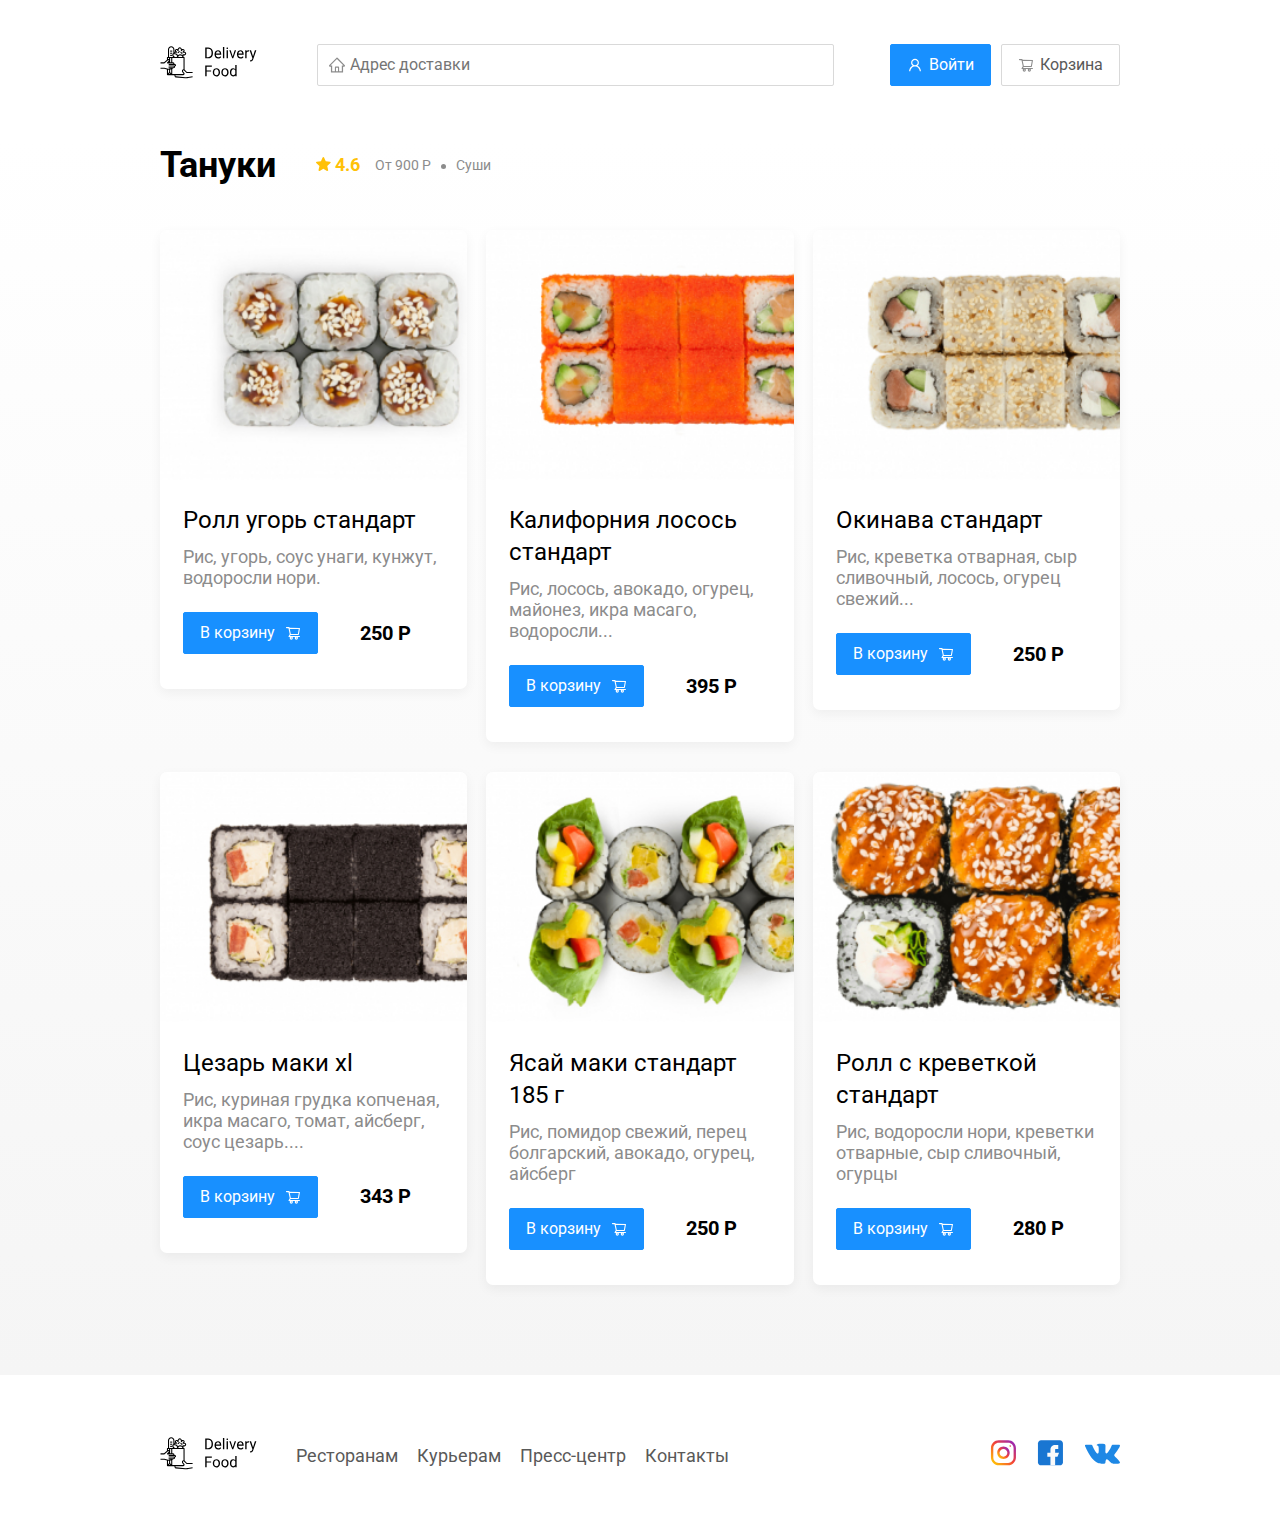
==== restaurant.html @ e0911442 "Создана отдельная страница ресторана. Ссылки с карточек на ресторан, ссылки с логотипа на главную" ====
<!DOCTYPE html>
<html lang="ru">
  <head>
    <meta charset="UTF-8" />
    <meta
      name="viewport"
      content="width=device-width, initial-scale=1, shrink-to-fit=no"
    />
    <link rel="stylesheet" href="css/normalize.css" />
    <link rel="stylesheet" href="css/style.css" />
    <title>Тануки - доставка еды на дом</title>
  </head>

  <body>
    <div class="container">
      <header class="header">
        <a href="index.html" class="logo">
          <img  src="images/logo.svg" alt="logo"></a>
        <input
          type="text"
          class="input input-adress"
          placeholder="Адрес доставки"
        />
        <div class="buttons">
          <button class="button button-primary">
            <img class="button-icon" src="images/user.svg" alt="user" />
            <span class="button-text">Войти</span>
          </button>
          <button class="button">
            <img
              class="button-icon"
              src="images/shopping-cart.svg"
              alt="cart"
            />
            <span class="button-text">Корзина</span>
          </button>
        </div>
    </div><!--container-->
      </header>
      <div class="main">
        <div class="container">
            <section class="restaurants">
                <div class="restaurants-heading">
                  <h2 class="restaurants-title">Тануки</h2>
                  <div class="card-info">
                        <div class="rating">
                          <img src="images/star.svg" alt="star" /> 4.6
                        </div>
                        <div class="price">От 900 Р</div>
                        <div class="category">Суши</div>
                      </div>
                </div>
                <div class="cards">
                  <div class="card">
                    <img src="images/rest-img1.jpg" alt="imag" class="card-imag" />
                    <div class="card-text">
                      <div class="card-heding">
                        <h3 class="card-title card-title-reg">Ролл угорь стандарт</h3>
                      </div>
                      <!-- /.card-heding -->
                      <div class="card-info">
                        <div class="ingredients">Рис, угорь, соус унаги, кунжут, водоросли нори.</div>
                      </div>
                      <!-- /.card-info -->
                      <div class="card-buttons">
                       <button class="button button-primary">
                         <span class="button-card-text">В корзину</span>
                         <img class="card-button-image" src="/images/shopping-cart-white.svg" alt="shopping-cart">
                       </button>
                       <strong class="card-price-bold">250 P</strong>
                      </div>
                    </div>
                    <!-- /.card-text -->
                  </div>
                  <!-- /.card -->
                  <div class="card">
                    <img src="images/rest-img2.jpg" alt="imag" class="card-imag" />
                    <div class="card-text">
                      <div class="card-heding">
                        <h3 class="card-title card-title-reg">Калифорния лосось стандарт</h3>
                      </div>
                      <!-- /.card-heding -->
                      <div class="card-info">
                        <div class="ingredients">Рис, лосось, авокадо, огурец, майонез, икра масаго, водоросли...</div>
                      </div>
                      <!-- /.card-info -->
                      <div class="card-buttons">
                       <button class="button button-primary">
                         <span class="button-card-text">В корзину</span>
                         <img class="card-button-image" src="/images/shopping-cart-white.svg" alt="shopping-cart">
                       </button>
                       <strong class="card-price-bold">395 P</strong>
                      </div>
                    </div>
                    <!-- /.card-text -->
                  </div>
                  <!-- /.card -->
                  <div class="card">
                    <img src="images/rest-img3.jpg" alt="imag" class="card-imag" />
                    <div class="card-text">
                      <div class="card-heding">
                        <h3 class="card-title card-title-reg">Окинава стандарт</h3>
                      </div>
                      <!-- /.card-heding -->
                      <div class="card-info">
                        <div class="ingredients"> Рис, креветка отварная, сыр сливочный, лосось, огурец свежий...</div>
                      </div>
                      <!-- /.card-info -->
                      <div class="card-buttons">
                       <button class="button button-primary">
                         <span class="button-card-text">В корзину</span>
                         <img class="card-button-image" src="/images/shopping-cart-white.svg" alt="shopping-cart">
                       </button>
                       <strong class="card-price-bold">250 P</strong>
                      </div>
                    </div>
                    <!-- /.card-text -->
                  </div>
                  <!-- /.card -->
                  <div class="card">
                    <img src="images/rest-img4.jpg" alt="imag" class="card-imag" />
                    <div class="card-text">
                      <div class="card-heding">
                        <h3 class="card-title card-title-reg">Цезарь маки хl</h3>
                      </div>
                      <!-- /.card-heding -->
                      <div class="card-info">
                        <div class="ingredients">Рис, куриная грудка копченая, икра масаго, томат, айсберг, соус цезарь....</div>
                      </div>
                      <!-- /.card-info -->
                      <div class="card-buttons">
                       <button class="button button-primary">
                         <span class="button-card-text">В корзину</span>
                         <img class="card-button-image" src="/images/shopping-cart-white.svg" alt="shopping-cart">
                       </button>
                       <strong class="card-price-bold">343 P</strong>
                      </div>
                    </div>
                    <!-- /.card-text -->
                  </div>
                  <!-- /.card -->
                  <div class="card">
                    <img src="images/rest-img5.jpg" alt="imag" class="card-imag" />
                    <div class="card-text">
                      <div class="card-heding">
                        <h3 class="card-title card-title-reg">Ясай маки стандарт 185 г</h3>
                      </div>
                      <!-- /.card-heding -->
                      <div class="card-info">
                        <div class="ingredients">Рис, помидор свежий, перец болгарский, авокадо, огурец, айсберг</div>
                      </div>
                      <!-- /.card-info -->
                      <div class="card-buttons">
                       <button class="button button-primary">
                         <span class="button-card-text">В корзину</span>
                         <img class="card-button-image" src="/images/shopping-cart-white.svg" alt="shopping-cart">
                       </button>
                       <strong class="card-price-bold">250 P</strong>
                      </div>
                    </div>
                    <!-- /.card-text -->
                  </div>
                  <!-- /.card -->
                  <div class="card">
                    <img src="images/rest-img6.jpg" alt="imag" class="card-imag" />
                    <div class="card-text">
                      <div class="card-heding">
                        <h3 class="card-title card-title-reg">Ролл с креветкой стандарт</h3>
                      </div>
                      <!-- /.card-heding -->
                      <div class="card-info">
                        <div class="ingredients">Рис, водоросли нори, креветки отварные, сыр сливочный, огурцы</div>
                      </div>
                      <!-- /.card-info -->
                      <div class="card-buttons">
                       <button class="button button-primary">
                         <span class="button-card-text">В корзину</span>
                         <img class="card-button-image" src="/images/shopping-cart-white.svg" alt="shopping-cart">
                       </button>
                       <strong class="card-price-bold">280 P</strong>
                      </div>
                    </div>
                    <!-- /.card-text -->
                  </div>
                  <!-- /.card -->
                </div>
                <!-- /.cards -->
            </section>
        </div><!-- /.container -->
    </div><!-- /.main -->
      <footer class="footer">
          <div class="container">
            <div class="footer-block">
              <a href="index.html" class="logo">
                <img  src="images/logo.svg" alt="logo"></a>
                <nav class="footer-nav">
                    <a href="#" class="footer-link">Ресторанам</a>
                    <a href="#" class="footer-link">Курьерам</a>
                    <a href="#" class="footer-link">Пресс-центр</a>
                    <a href="#" class="footer-link">Контакты</a>
                </nav>
                <div class="socials-links">
                    <a href="#" class="social-link"><img src="images/Instagram.svg" alt="instagram"></a>
                    <a href="#" class="social-link"><img src="images/facebook.svg" alt="facebook"></a>
                    <a href="#" class="social-link"><img src="images/vk.svg" alt="vk"></a>
                </div>
                <!-- /.socials-links -->
              </div>
              <!-- /.footer-block -->
          </div>
      </footer>


  </body>
</html>
---- css/style.css ----
@import url("https://fonts.googleapis.com/css?family=Roboto:400,700&display=swap&subset=cyrillic");

* {
  box-sizing: border-box;
}

body {
  font-family: "Roboto", sans-serif;
  padding-top: 44px;
}
.container {
  max-width: 1200px;
  margin: auto;
}
.header {
  display: flex;
  align-items: center;
  justify-content: space-between;
  margin-bottom: 40px;
}
.input {
  color: #bfbfbf;
  font-style: normal;
  font-weight: normal;
  font-size: 16px;
  line-height: 24px;
  border: 1px solid #d9d9d9;
  border-radius: 2px;
}
.input-adress {
  flex: 0.8;
  padding: 8px 32px;
  background: #ffffff url(../images/home.svg) no-repeat left 10px center;
}
.buttons {
  display: flex;
}
.button {
  display: flex;
  align-items: center;
  padding: 8px 16px;
  background: #ffffff;
  border: 1px solid #d9d9d9;
  box-shadow: 0px 0px 2px rgba(0, 0, 0, 0.0015);
  border-radius: 2px;
  color: #595959;
  font-size: 16px;
  line-height: 24px;
}
.button-primary {
  background: #1890ff;
  border: 1px solid #1890ff;
  color: #ffffff;
  margin-right: 10px;
}
.button-icon {
  padding-right: 6px;
}
.button-card-text {
    font-size: 16px;
line-height: 24px;
    margin-right: 10px;
}
.promo {
  box-shadow: 0px 7px 12px rgba(158, 158, 163, 0.1);
  border-radius: 10px;
  background: #fff1b8 url(../images/promo-imag.png) no-repeat top -60px right -100px /600px;
  padding: 68px 78px;
  margin-bottom: 56px;
}

.promo-title {
  font-style: normal;
  font-weight: bold;
  font-size: 39px;
  line-height: 46px;
  color: #302c34;
}
.promo-text {
  max-width: 538px;
  font-style: normal;
  font-weight: normal;
  font-size: 24px;
  line-height: 28px;
  color: #302c34;
}
.main {
  background: linear-gradient(
    180deg,
    rgba(245, 245, 245, 0) 1.04%,
    #f5f5f5 100%
  );
  padding-top: 18px;
  padding-bottom: 60px;
}
.restaurants-heading {
  display: flex;
  align-items: center;
  margin-bottom: 44px;
}
.restaurants-title {
  font-style: normal;
  font-weight: bold;
  font-size: 36px;
  line-height: 42px;
  margin: 0;
  margin-right: 30px;
}
.input-search {
  display: flex;
  width: 306px;
  background: #ffffff url(../images/search.svg) no-repeat left 10px center;
  padding: 5px 32px;
  margin-left: auto;
}
.cards {
  display: flex;
  justify-content: space-between;
  align-items: flex-start;
  flex-wrap: wrap;
}
.card {
  background: #ffffff;
  box-shadow: 0px 4px 12px rgba(0, 0, 0, 0.05);
  border-radius: 7px;
  overflow: hidden;
  margin-bottom: 30px;
  flex-basis: 32%;
  text-decoration: none;
}
.card-imag {
  width: 384px;
  height: 250px;
  object-fit: cover;
}
.card-text {
  padding: 20px 23px 35px 23px;
}
.card-heding {
  display: flex;
  align-items: center;
  justify-content: space-between;
  margin-bottom: 10px;
}
.card-title {
  font-style: normal;
  font-weight: bold;
  font-size: 24px;
  line-height: 32px;
  margin: 0;
}
.card-title-reg {
    font-weight: 400;
}
.card-tag {
  font-style: normal;
  font-weight: normal;
  font-size: 12px;
  line-height: 20px;
  background: #262626;
  border-radius: 2px;
  color: #ffffff;
  padding: 1px 8px;
}
.card-info {
  display: flex;
  align-items: center;
  flex-wrap: wrap;
}
.card-buttons {
    display: flex;
    align-items:center;
    margin-top: 24px;
}
.card-price-bold {
    font-style: normal;
    font-weight: bold;
    font-size: 20px;
    margin-left: 32px;
}
.rating {
  font-style: normal;
  font-weight: bold;
  font-size: 18px;
  line-height: 32px;
  color: #ffc107;
  padding-left: 20px;
  margin-right: 26px;
}
.price,
.category {
  font-style: normal;
  font-weight: normal;
  font-size: 18px;
  line-height: 32px;
  color: #8c8c8c;
}
.price {
  margin-right: 10px;
}
.ingredients {
    font-style: normal;
    font-weight: normal;
    font-size: 18px;
    line-height: 21px;
    color: #8c8c8c;
     
}
.category {
  text-overflow: ellipsis;
  overflow: hidden;
  white-space: nowrap;
  max-width: 150px;
}
.price:after {
  content: "";
  width: 5px;
  height: 5px;
  background-color: #8c8c8c;
  vertical-align: middle;
  display: inline-block;
  border-radius: 50%;
  margin-left: 10px;
}
.footer {
  padding: 60px 0;
}
.footer-block {
  display: flex;
  align-items: center;
  justify-content: space-between;
}
.footer-nav {
  margin-right: auto;
  margin-left: 35px;
}
.footer-link {
  display: inline-block;
  font-style: normal;
  font-weight: normal;
  font-size: 18px;
  line-height: 21px;
  color: #595959;
  text-decoration: none;
}
.footer-link:not(:last-child) {
  margin-right: 15px;
}
.socials-links {
  display: flex;
  align-items: center;
}
.social-link:not(:last-child) {
  margin-right: 21px;
}
@media (max-width: 1366px) {
  .container {
    max-width: 960px;
  }
  .promo {
    background-position: top -120px right -150px;
    background-size: 500px;
  }
  .rating {
    margin-right: 15px;
    padding-left: 10px;
  }
  .price,
  .category {
    font-size: 14px;
  }
}
@media (max-width: 992px) {
  .container {
    max-width: 720px;
  }
  .promo {
    padding: 40px;
    background-position: top -120px right -170px;
    background-size: 400px;
  }
  .card {
    flex-basis: 48%;
  }
  .footer-link {
    font-size: 16px;
  }
}
@media (max-width: 768px) {
  .container {
    max-width: 540px;
  }
  .header {
    flex-wrap: wrap;
    margin-bottom: 20px;
  }
  .input-adress {
    order: 3;
    margin-top: 15px;
    flex: 1;
  }
  .main {
    padding-bottom: 10px;
  }
  .promo {
    padding: 40px;
    background-position: top -60px right -130px;
    background-size: 280px;
  }
  .promo-title {
    font-size: 25px;
    line-height: 1.3;
    margin: 0;
  }
  .promo-text {
    font-size: 16px;
    line-height: 1.4;
    max-width: 350px;
  }

  .card-info {
    flex-wrap: wrap;
  }
  .card-title {
    font-size: 18px;
  }
  .card .rating {
    flex-basis: 100%;
  }
  .footer {
    padding: 30px;
  }
}
@media (max-width: 576px) {
  .container {
    width: 90%;
  }
  .promo {
    background-image: none;
  }
  .promo-text {
    padding-top: 10px;
    margin: 0;
  }
  .restaurants-title {
    font-size: 20px;
  }
  .card {
    flex-basis: 100%;
  }
  .card-imag {
    width: 100%;
  }
  .card-text { 
  padding: 20px 40px;
  }
  
  .footer-nav {
      order:0;
      display: flex;
      flex-direction: column;
      margin-right: 0;
      margin-left: 0;
  }
  .footer-logo {
order: 1;
  }
  .socials-links {
      order: 2;
  }
}
@media (max-width:480px) {
    .button-text {
        display: none;
    }
    .button-icon {
        padding-right: 0;
    }
    .promo {
        padding: 20px;
    }
    .promo-title {
        font-size:20px
    }
    .promo-text {
        font-size: 14px;
    }
    .card-text {
        padding: 20px;
    }
    .footer-block {
       flex-wrap: wrap;
       flex-direction: column;
    }
    .footer-logo {
        order: 0;
        margin-bottom: 20px;
    }
    .footer-nav {
        margin-bottom: 20px;
        align-items: center;
    }
    .footer-link:not(:last-child) {
        margin-right: 0;
    }
    .restaurants-heading {
        flex-wrap: wrap;
    }
}
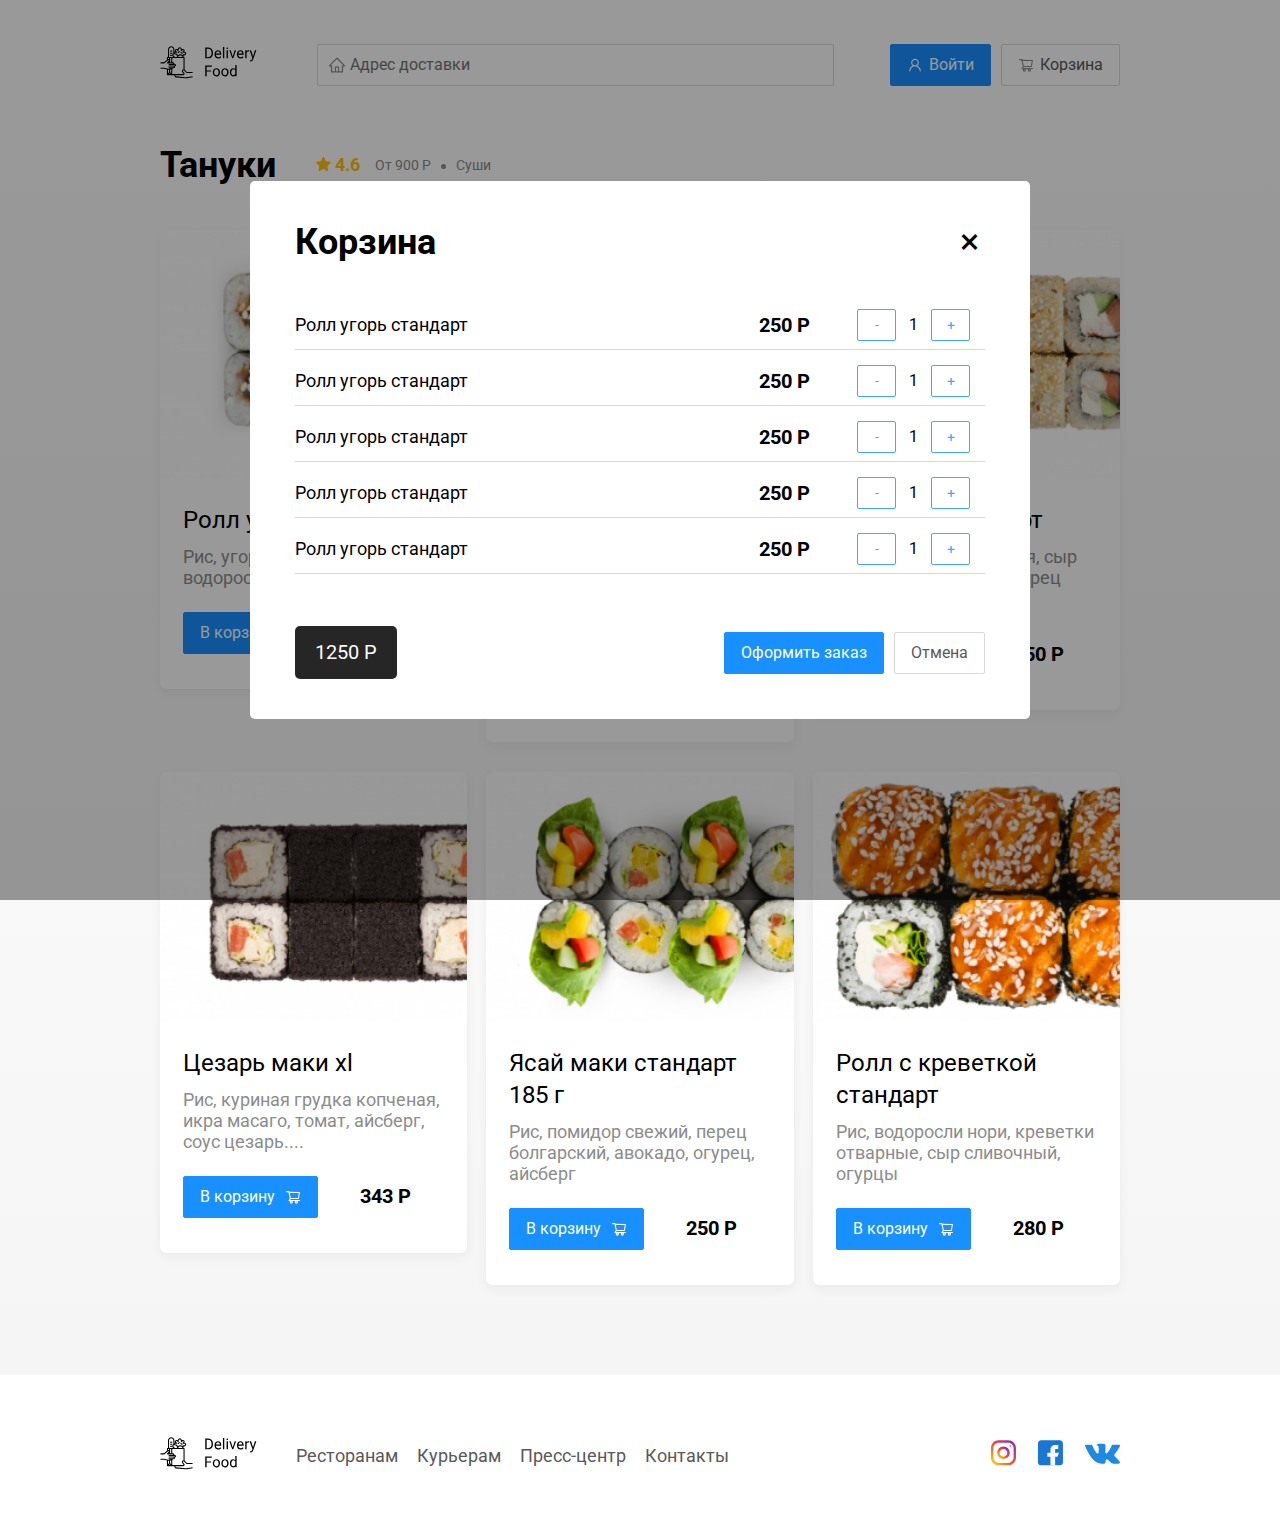
==== commit 8c37b44e: "Создали модальное окно" ====
--- a/restaurant.html
+++ b/restaurant.html
@@ -209,7 +209,68 @@
               <!-- /.footer-block -->
           </div>
       </footer>
-
+<div class="modal">
+  <div class="modai-dialog">
+    <div class="modal-header">
+      <h3 class="modal-title">Корзина</h3>
+      <button class="close">&times</button>
+    </div> <!-- /.modal-header -->
+    <div class="modal-body">
+     <div class="food-row">
+       <span class="food-name">Ролл угорь стандарт</span>
+       <strong class="food-price">250 Р</strong>
+       <div class="food-counter">
+         <button class="counter-button">-</button>
+         <span class="counter">1</span>
+         <button class="counter-button">+</button>
+       </div>
+     </div><!-- /.food-row -->
+     <div class="food-row">
+      <span class="food-name">Ролл угорь стандарт</span>
+      <strong class="food-price">250 Р</strong>
+      <div class="food-counter">
+        <button class="counter-button">-</button>
+        <span class="counter">1</span>
+        <button class="counter-button">+</button>
+      </div>
+    </div><!-- /.food-row -->
+    <div class="food-row">
+      <span class="food-name">Ролл угорь стандарт</span>
+      <strong class="food-price">250 Р</strong>
+      <div class="food-counter">
+        <button class="counter-button">-</button>
+        <span class="counter">1</span>
+        <button class="counter-button">+</button>
+      </div>
+    </div><!-- /.food-row -->
+    <div class="food-row">
+      <span class="food-name">Ролл угорь стандарт</span>
+      <strong class="food-price">250 Р</strong>
+      <div class="food-counter">
+        <button class="counter-button">-</button>
+        <span class="counter">1</span>
+        <button class="counter-button">+</button>
+      </div>
+    </div><!-- /.food-row -->
+    <div class="food-row">
+      <span class="food-name">Ролл угорь стандарт</span>
+      <strong class="food-price">250 Р</strong>
+      <div class="food-counter">
+        <button class="counter-button">-</button>
+        <span class="counter">1</span>
+        <button class="counter-button">+</button>
+      </div>
+    </div><!-- /.food-row -->
+    </div><!-- /.modai-body -->
+    <div class="modal-footer">
+      <span class="modal-price-tag">1250 Р</span>
+      <div class="footer-buttons">
+        <button class="button button-primary">Оформить заказ</button>
+        <button class="button">Отмена</button>
+      </div><!-- /.footer-buttons -->
+    </div><!-- /.modal-footer -->
+  </div><!-- /.modal-dialog -->
+</div><!-- /.modal -->
 
   </body>
 </html>
--- a/css/style.css
+++ b/css/style.css
@@ -57,9 +57,9 @@
   padding-right: 6px;
 }
 .button-card-text {
-    font-size: 16px;
-line-height: 24px;
-    margin-right: 10px;
+  font-size: 16px;
+  line-height: 24px;
+  margin-right: 10px;
 }
 .promo {
   box-shadow: 0px 7px 12px rgba(158, 158, 163, 0.1);
@@ -150,7 +150,7 @@
   margin: 0;
 }
 .card-title-reg {
-    font-weight: 400;
+  font-weight: 400;
 }
 .card-tag {
   font-style: normal;
@@ -168,15 +168,15 @@
   flex-wrap: wrap;
 }
 .card-buttons {
-    display: flex;
-    align-items:center;
-    margin-top: 24px;
+  display: flex;
+  align-items: center;
+  margin-top: 24px;
 }
 .card-price-bold {
-    font-style: normal;
-    font-weight: bold;
-    font-size: 20px;
-    margin-left: 32px;
+  font-style: normal;
+  font-weight: bold;
+  font-size: 20px;
+  margin-left: 32px;
 }
 .rating {
   font-style: normal;
@@ -199,12 +199,11 @@
   margin-right: 10px;
 }
 .ingredients {
-    font-style: normal;
-    font-weight: normal;
-    font-size: 18px;
-    line-height: 21px;
-    color: #8c8c8c;
-     
+  font-style: normal;
+  font-weight: normal;
+  font-size: 18px;
+  line-height: 21px;
+  color: #8c8c8c;
 }
 .category {
   text-overflow: ellipsis;
@@ -253,6 +252,110 @@
 .social-link:not(:last-child) {
   margin-right: 21px;
 }
+.modal {
+  position: fixed;
+  display: flex;
+  left: 0;
+  top: 0;
+  width: 100%;
+  height: 100%;
+  background: rgba(0, 0, 0, 0.4);
+}
+
+.modal-body {
+    margin-bottom: 52px;
+}
+.modai-dialog {
+  max-width: 780px;
+  width: 95%;
+ 
+  background: #ffffff;
+  border-radius: 5px;
+  margin: auto;
+  padding: 40px 45px;
+}
+.modal-header {
+  display: flex;
+  align-items: center;
+  justify-content: space-between;
+  margin-bottom: 45px;
+}
+.modal-title {
+  font-style: normal;
+  font-weight: bold;
+  font-size: 36px;
+  line-height: 42px;
+  margin: 0;
+}
+.close {
+  border: none;
+  font-size: 36px;
+  background: transparent;
+}
+.food-row {
+  display: flex;
+  align-items: center;
+  justify-content: space-between;
+  padding-bottom: 8px;
+  border-bottom: 1px solid #d9d9d9;
+  margin-bottom: 15px;
+}
+.food-name {
+  font-style: normal;
+  font-weight: normal;
+  font-size: 18px;
+  line-height: 32px;
+}
+.food-price {
+  font-style: normal;
+  font-weight: bold;
+  font-size: 20px;
+  line-height: 32px;
+  margin-left: auto;
+  margin-right: 47px;
+}
+.food-counter {
+  display: flex;
+  align-items: center;
+  margin-right: 15px;
+}
+.counter-button {
+  display: flex;
+  align-items: center;
+  justify-content: center;
+  width: 39px;
+  height: 32px;
+  border: 1px solid #40a9ff;
+  background: #ffffff;
+  box-sizing: border-box;
+  border-radius: 2px;
+  font-size: 14px;
+  line-height: 22px;
+  color: #40a9ff;
+}
+.counter {
+  font-size: 16px;
+  line-height: 24px;
+  margin: 0 13px;
+}
+.modal-footer {
+  display: flex;
+  align-items: center;
+  justify-content: space-between;
+}
+.modal-price-tag {
+    font-size: 20px;
+    line-height: 23px;
+    color: #FAFAFA; 
+background: #262626;
+border-radius: 5px;
+padding: 15px 20px;
+}
+.footer-buttons {
+  display: flex;
+  align-items: center;
+}
+
 @media (max-width: 1366px) {
   .container {
     max-width: 960px;
@@ -351,60 +454,59 @@
   .card-imag {
     width: 100%;
   }
-  .card-text { 
-  padding: 20px 40px;
-  }
-  
+  .card-text {
+    padding: 20px 40px;
+  }
+
   .footer-nav {
-      order:0;
-      display: flex;
-      flex-direction: column;
-      margin-right: 0;
-      margin-left: 0;
+    order: 0;
+    display: flex;
+    flex-direction: column;
+    margin-right: 0;
+    margin-left: 0;
   }
   .footer-logo {
-order: 1;
+    order: 1;
   }
   .socials-links {
-      order: 2;
-  }
-}
-@media (max-width:480px) {
-    .button-text {
-        display: none;
-    }
-    .button-icon {
-        padding-right: 0;
-    }
-    .promo {
-        padding: 20px;
-    }
-    .promo-title {
-        font-size:20px
-    }
-    .promo-text {
-        font-size: 14px;
-    }
-    .card-text {
-        padding: 20px;
-    }
-    .footer-block {
-       flex-wrap: wrap;
-       flex-direction: column;
-    }
-    .footer-logo {
-        order: 0;
-        margin-bottom: 20px;
-    }
-    .footer-nav {
-        margin-bottom: 20px;
-        align-items: center;
-    }
-    .footer-link:not(:last-child) {
-        margin-right: 0;
-    }
-    .restaurants-heading {
-        flex-wrap: wrap;
-    }
-}
-
+    order: 2;
+  }
+}
+@media (max-width: 480px) {
+  .button-text {
+    display: none;
+  }
+  .button-icon {
+    padding-right: 0;
+  }
+  .promo {
+    padding: 20px;
+  }
+  .promo-title {
+    font-size: 20px;
+  }
+  .promo-text {
+    font-size: 14px;
+  }
+  .card-text {
+    padding: 20px;
+  }
+  .footer-block {
+    flex-wrap: wrap;
+    flex-direction: column;
+  }
+  .footer-logo {
+    order: 0;
+    margin-bottom: 20px;
+  }
+  .footer-nav {
+    margin-bottom: 20px;
+    align-items: center;
+  }
+  .footer-link:not(:last-child) {
+    margin-right: 0;
+  }
+  .restaurants-heading {
+    flex-wrap: wrap;
+  }
+}
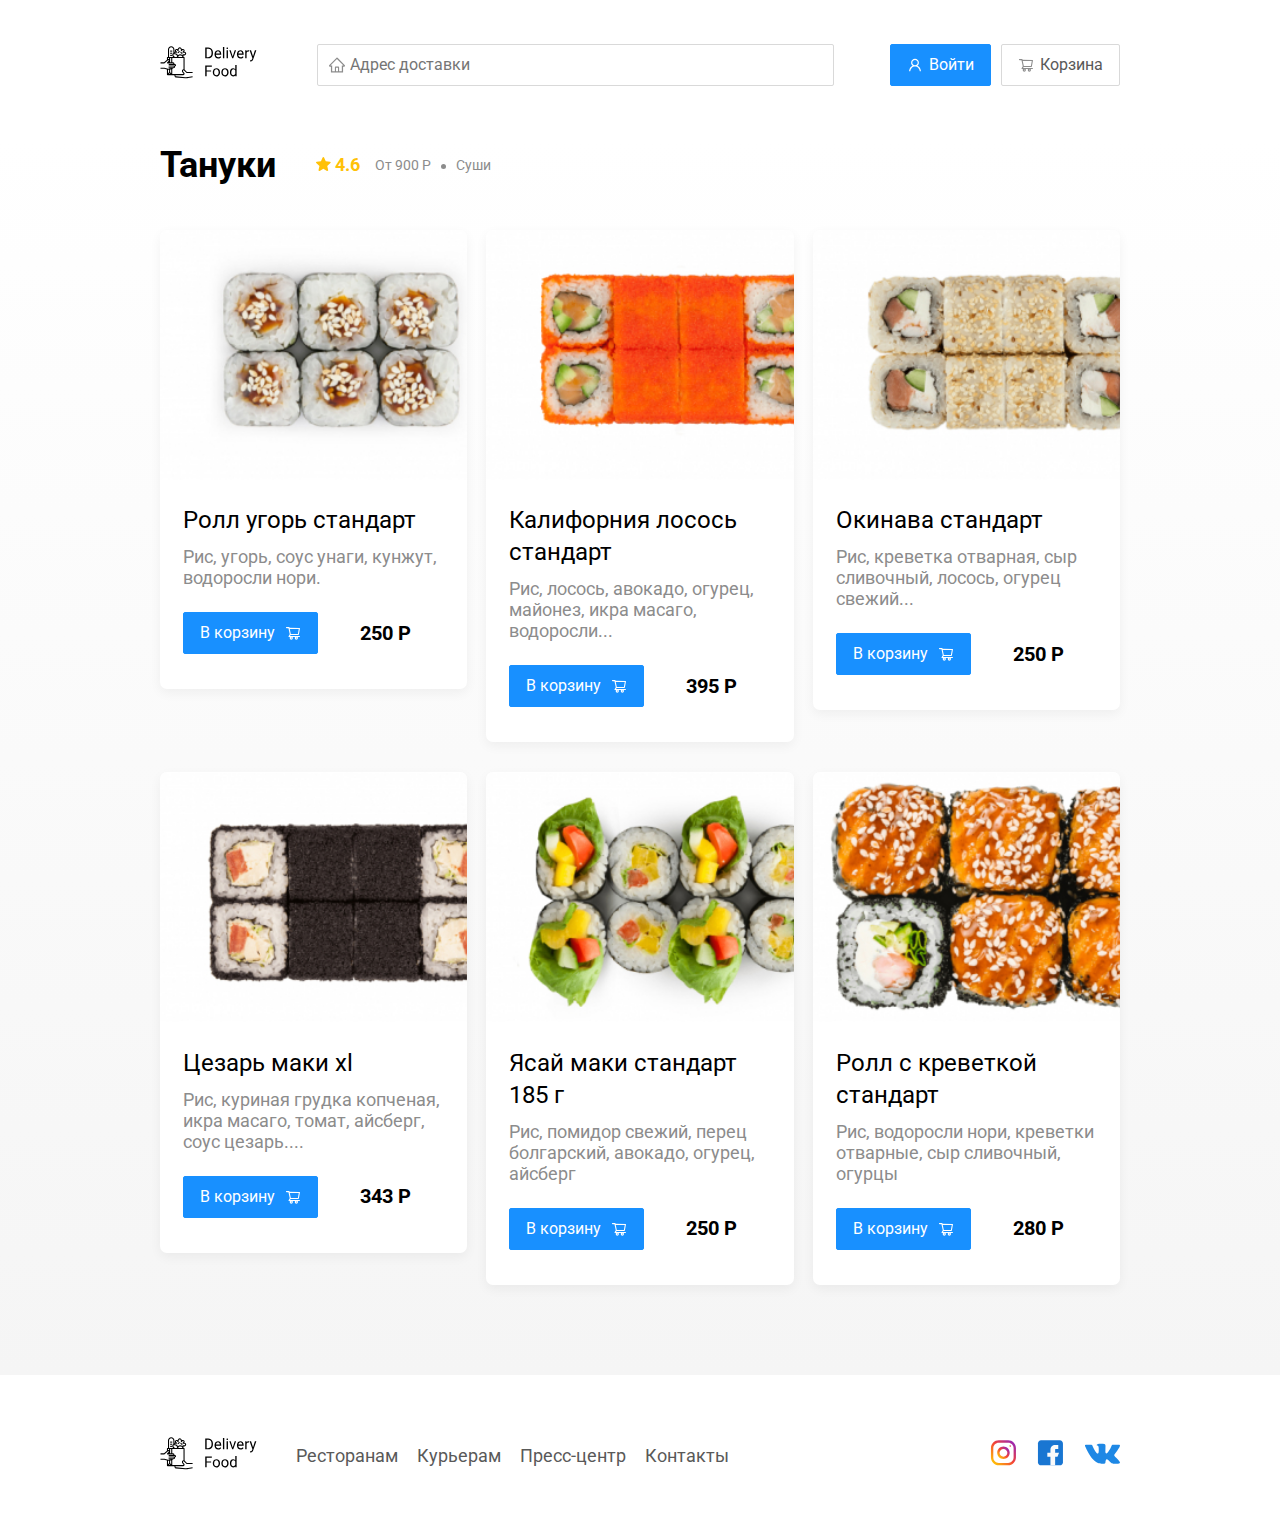
==== commit 395f0f24: "Добавили - при клике на корзину появляется модальное окно, при нажатии на х скрывается. при помощи j" ====
--- a/restaurant.html
+++ b/restaurant.html
@@ -7,6 +7,7 @@
       content="width=device-width, initial-scale=1, shrink-to-fit=no"
     />
     <link rel="stylesheet" href="css/normalize.css" />
+    <link rel="stylesheet" href="css/animate.css">
     <link rel="stylesheet" href="css/style.css" />
     <title>Тануки - доставка еды на дом</title>
   </head>
@@ -26,7 +27,7 @@
             <img class="button-icon" src="images/user.svg" alt="user" />
             <span class="button-text">Войти</span>
           </button>
-          <button class="button">
+          <button class="button" id="cart-button">
             <img
               class="button-icon"
               src="images/shopping-cart.svg"
@@ -50,8 +51,8 @@
                         <div class="category">Суши</div>
                       </div>
                 </div>
-                <div class="cards">
-                  <div class="card">
+                <div class="cards ">
+                  <div class="card wow fadeInUp" data-wow-delay="0.2s">
                     <img src="images/rest-img1.jpg" alt="imag" class="card-imag" />
                     <div class="card-text">
                       <div class="card-heding">
@@ -73,7 +74,7 @@
                     <!-- /.card-text -->
                   </div>
                   <!-- /.card -->
-                  <div class="card">
+                  <div class="card wow fadeInUp" data-wow-delay="0.4s">
                     <img src="images/rest-img2.jpg" alt="imag" class="card-imag" />
                     <div class="card-text">
                       <div class="card-heding">
@@ -95,7 +96,7 @@
                     <!-- /.card-text -->
                   </div>
                   <!-- /.card -->
-                  <div class="card">
+                  <div class="card wow fadeInUp" data-wow-delay="0.6s">
                     <img src="images/rest-img3.jpg" alt="imag" class="card-imag" />
                     <div class="card-text">
                       <div class="card-heding">
@@ -117,7 +118,7 @@
                     <!-- /.card-text -->
                   </div>
                   <!-- /.card -->
-                  <div class="card">
+                  <div class="card wow fadeInUp" data-wow-delay="0.2s">
                     <img src="images/rest-img4.jpg" alt="imag" class="card-imag" />
                     <div class="card-text">
                       <div class="card-heding">
@@ -139,7 +140,7 @@
                     <!-- /.card-text -->
                   </div>
                   <!-- /.card -->
-                  <div class="card">
+                  <div class="card wow fadeInUp" data-wow-delay="0.4s">
                     <img src="images/rest-img5.jpg" alt="imag" class="card-imag" />
                     <div class="card-text">
                       <div class="card-heding">
@@ -161,7 +162,7 @@
                     <!-- /.card-text -->
                   </div>
                   <!-- /.card -->
-                  <div class="card">
+                  <div class="card wow fadeInUp" data-wow-delay="0.6s">
                     <img src="images/rest-img6.jpg" alt="imag" class="card-imag" />
                     <div class="card-text">
                       <div class="card-heding">
@@ -271,6 +272,8 @@
     </div><!-- /.modal-footer -->
   </div><!-- /.modal-dialog -->
 </div><!-- /.modal -->
+<script src="js/wow.min.js"></script>
+<script src="js/main.js"></script>
 
   </body>
 </html>
--- a/css/style.css
+++ b/css/style.css
@@ -254,14 +254,16 @@
 }
 .modal {
   position: fixed;
-  display: flex;
+  display: none;
   left: 0;
   top: 0;
   width: 100%;
   height: 100%;
   background: rgba(0, 0, 0, 0.4);
 }
-
+.is-open {
+    display: flex;
+}
 .modal-body {
     margin-bottom: 52px;
 }
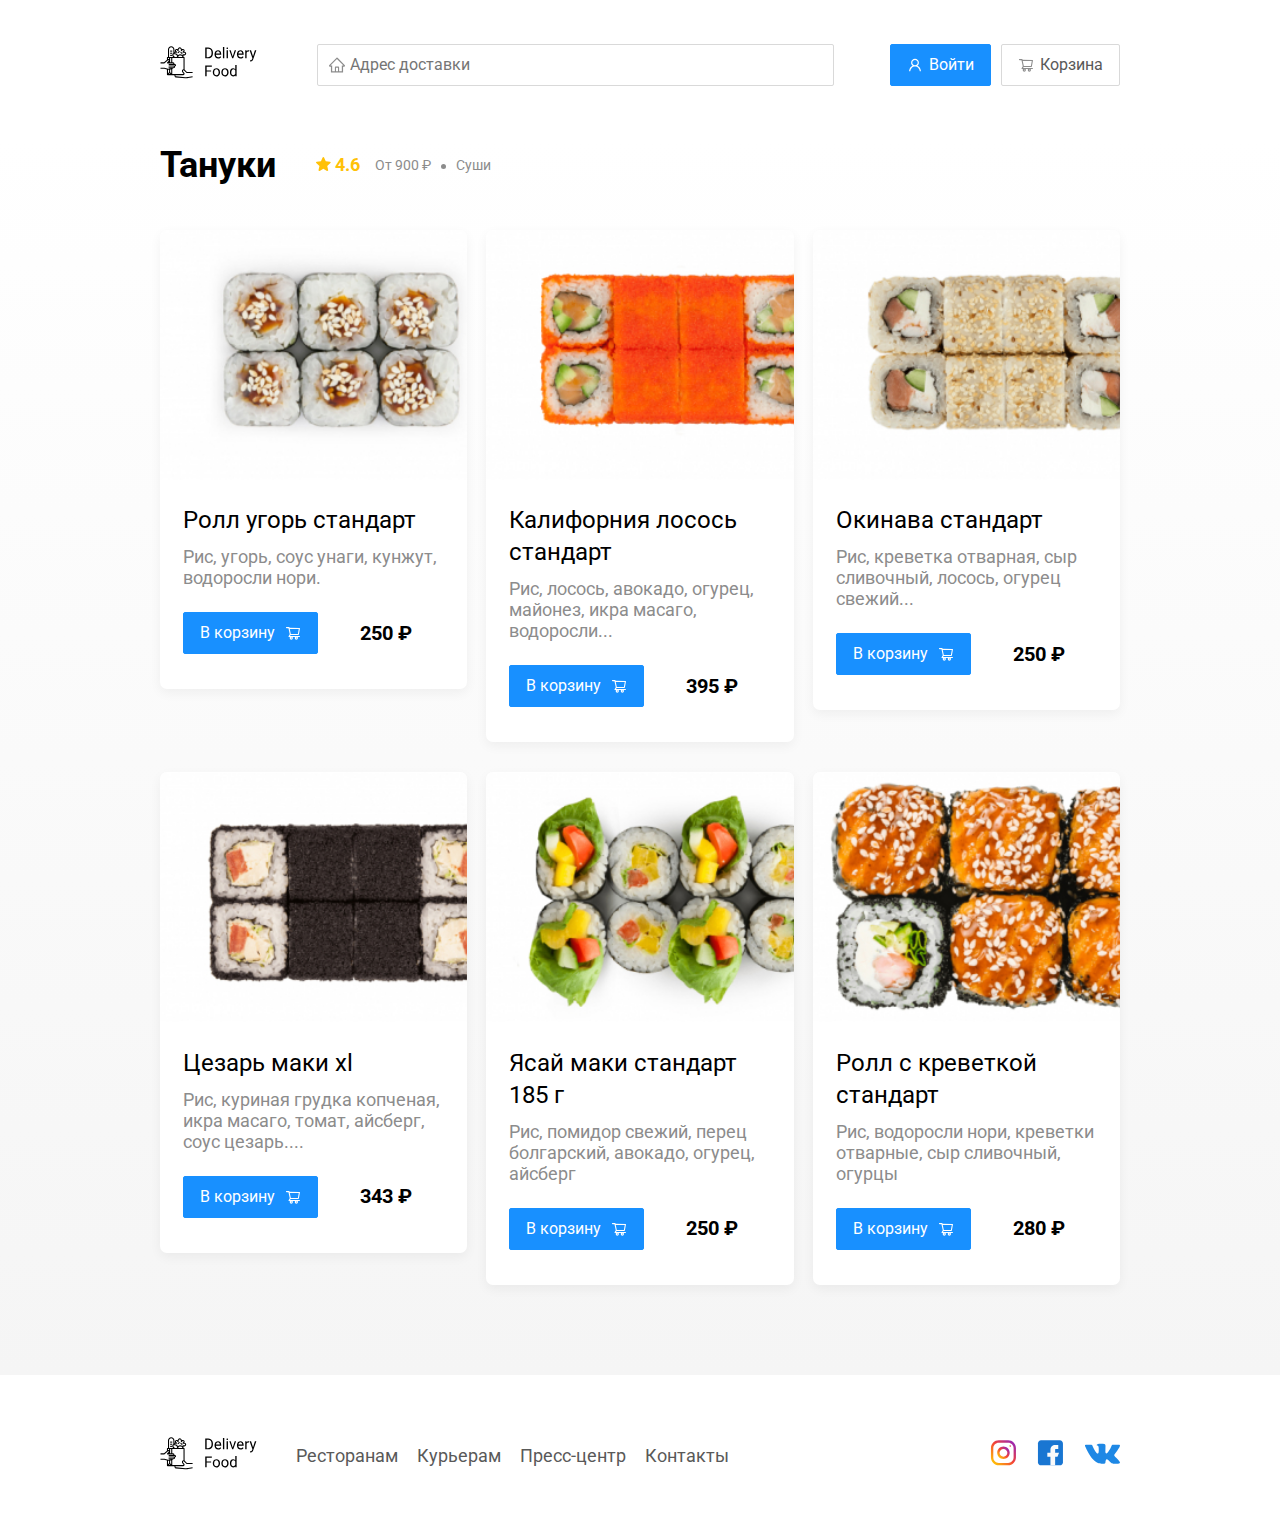
==== commit 1344baaf: "добавила символ рубля, сделала перенос кнопок в корзине, если сумма будет большая." ====
--- a/restaurant.html
+++ b/restaurant.html
@@ -47,7 +47,7 @@
                         <div class="rating">
                           <img src="images/star.svg" alt="star" /> 4.6
                         </div>
-                        <div class="price">От 900 Р</div>
+                        <div class="price">От 900 &#8381</div>
                         <div class="category">Суши</div>
                       </div>
                 </div>
@@ -68,7 +68,7 @@
                          <span class="button-card-text">В корзину</span>
                          <img class="card-button-image" src="/images/shopping-cart-white.svg" alt="shopping-cart">
                        </button>
-                       <strong class="card-price-bold">250 P</strong>
+                       <strong class="card-price-bold">250 &#8381</strong>
                       </div>
                     </div>
                     <!-- /.card-text -->
@@ -90,7 +90,7 @@
                          <span class="button-card-text">В корзину</span>
                          <img class="card-button-image" src="/images/shopping-cart-white.svg" alt="shopping-cart">
                        </button>
-                       <strong class="card-price-bold">395 P</strong>
+                       <strong class="card-price-bold">395 &#8381</strong>
                       </div>
                     </div>
                     <!-- /.card-text -->
@@ -112,7 +112,7 @@
                          <span class="button-card-text">В корзину</span>
                          <img class="card-button-image" src="/images/shopping-cart-white.svg" alt="shopping-cart">
                        </button>
-                       <strong class="card-price-bold">250 P</strong>
+                       <strong class="card-price-bold">250 &#8381</strong>
                       </div>
                     </div>
                     <!-- /.card-text -->
@@ -134,7 +134,7 @@
                          <span class="button-card-text">В корзину</span>
                          <img class="card-button-image" src="/images/shopping-cart-white.svg" alt="shopping-cart">
                        </button>
-                       <strong class="card-price-bold">343 P</strong>
+                       <strong class="card-price-bold">343 &#8381</strong>
                       </div>
                     </div>
                     <!-- /.card-text -->
@@ -156,7 +156,7 @@
                          <span class="button-card-text">В корзину</span>
                          <img class="card-button-image" src="/images/shopping-cart-white.svg" alt="shopping-cart">
                        </button>
-                       <strong class="card-price-bold">250 P</strong>
+                       <strong class="card-price-bold">250 &#8381</strong>
                       </div>
                     </div>
                     <!-- /.card-text -->
@@ -178,7 +178,7 @@
                          <span class="button-card-text">В корзину</span>
                          <img class="card-button-image" src="/images/shopping-cart-white.svg" alt="shopping-cart">
                        </button>
-                       <strong class="card-price-bold">280 P</strong>
+                       <strong class="card-price-bold">280 &#8381</strong>
                       </div>
                     </div>
                     <!-- /.card-text -->
@@ -219,7 +219,7 @@
     <div class="modal-body">
      <div class="food-row">
        <span class="food-name">Ролл угорь стандарт</span>
-       <strong class="food-price">250 Р</strong>
+       <strong class="food-price">250 &#8381</strong>
        <div class="food-counter">
          <button class="counter-button">-</button>
          <span class="counter">1</span>
@@ -228,7 +228,7 @@
      </div><!-- /.food-row -->
      <div class="food-row">
       <span class="food-name">Ролл угорь стандарт</span>
-      <strong class="food-price">250 Р</strong>
+      <strong class="food-price">250 &#8381</strong>
       <div class="food-counter">
         <button class="counter-button">-</button>
         <span class="counter">1</span>
@@ -237,7 +237,7 @@
     </div><!-- /.food-row -->
     <div class="food-row">
       <span class="food-name">Ролл угорь стандарт</span>
-      <strong class="food-price">250 Р</strong>
+      <strong class="food-price">250 &#8381</strong>
       <div class="food-counter">
         <button class="counter-button">-</button>
         <span class="counter">1</span>
@@ -246,7 +246,7 @@
     </div><!-- /.food-row -->
     <div class="food-row">
       <span class="food-name">Ролл угорь стандарт</span>
-      <strong class="food-price">250 Р</strong>
+      <strong class="food-price">250 &#8381</strong>
       <div class="food-counter">
         <button class="counter-button">-</button>
         <span class="counter">1</span>
@@ -255,7 +255,7 @@
     </div><!-- /.food-row -->
     <div class="food-row">
       <span class="food-name">Ролл угорь стандарт</span>
-      <strong class="food-price">250 Р</strong>
+      <strong class="food-price">250 &#8381</strong>
       <div class="food-counter">
         <button class="counter-button">-</button>
         <span class="counter">1</span>
@@ -264,7 +264,7 @@
     </div><!-- /.food-row -->
     </div><!-- /.modai-body -->
     <div class="modal-footer">
-      <span class="modal-price-tag">1250 Р</span>
+      <span class="modal-price-tag">1250 &#8381</span>
       <div class="footer-buttons">
         <button class="button button-primary">Оформить заказ</button>
         <button class="button">Отмена</button>
--- a/css/style.css
+++ b/css/style.css
@@ -96,6 +96,7 @@
 .restaurants-heading {
   display: flex;
   align-items: center;
+  flex-wrap: wrap;
   margin-bottom: 44px;
 }
 .restaurants-title {
@@ -344,6 +345,7 @@
   display: flex;
   align-items: center;
   justify-content: space-between;
+  flex-wrap: wrap;
 }
 .modal-price-tag {
     font-size: 20px;
@@ -356,6 +358,7 @@
 .footer-buttons {
   display: flex;
   align-items: center;
+  padding:10px 0;
 }
 
 @media (max-width: 1366px) {
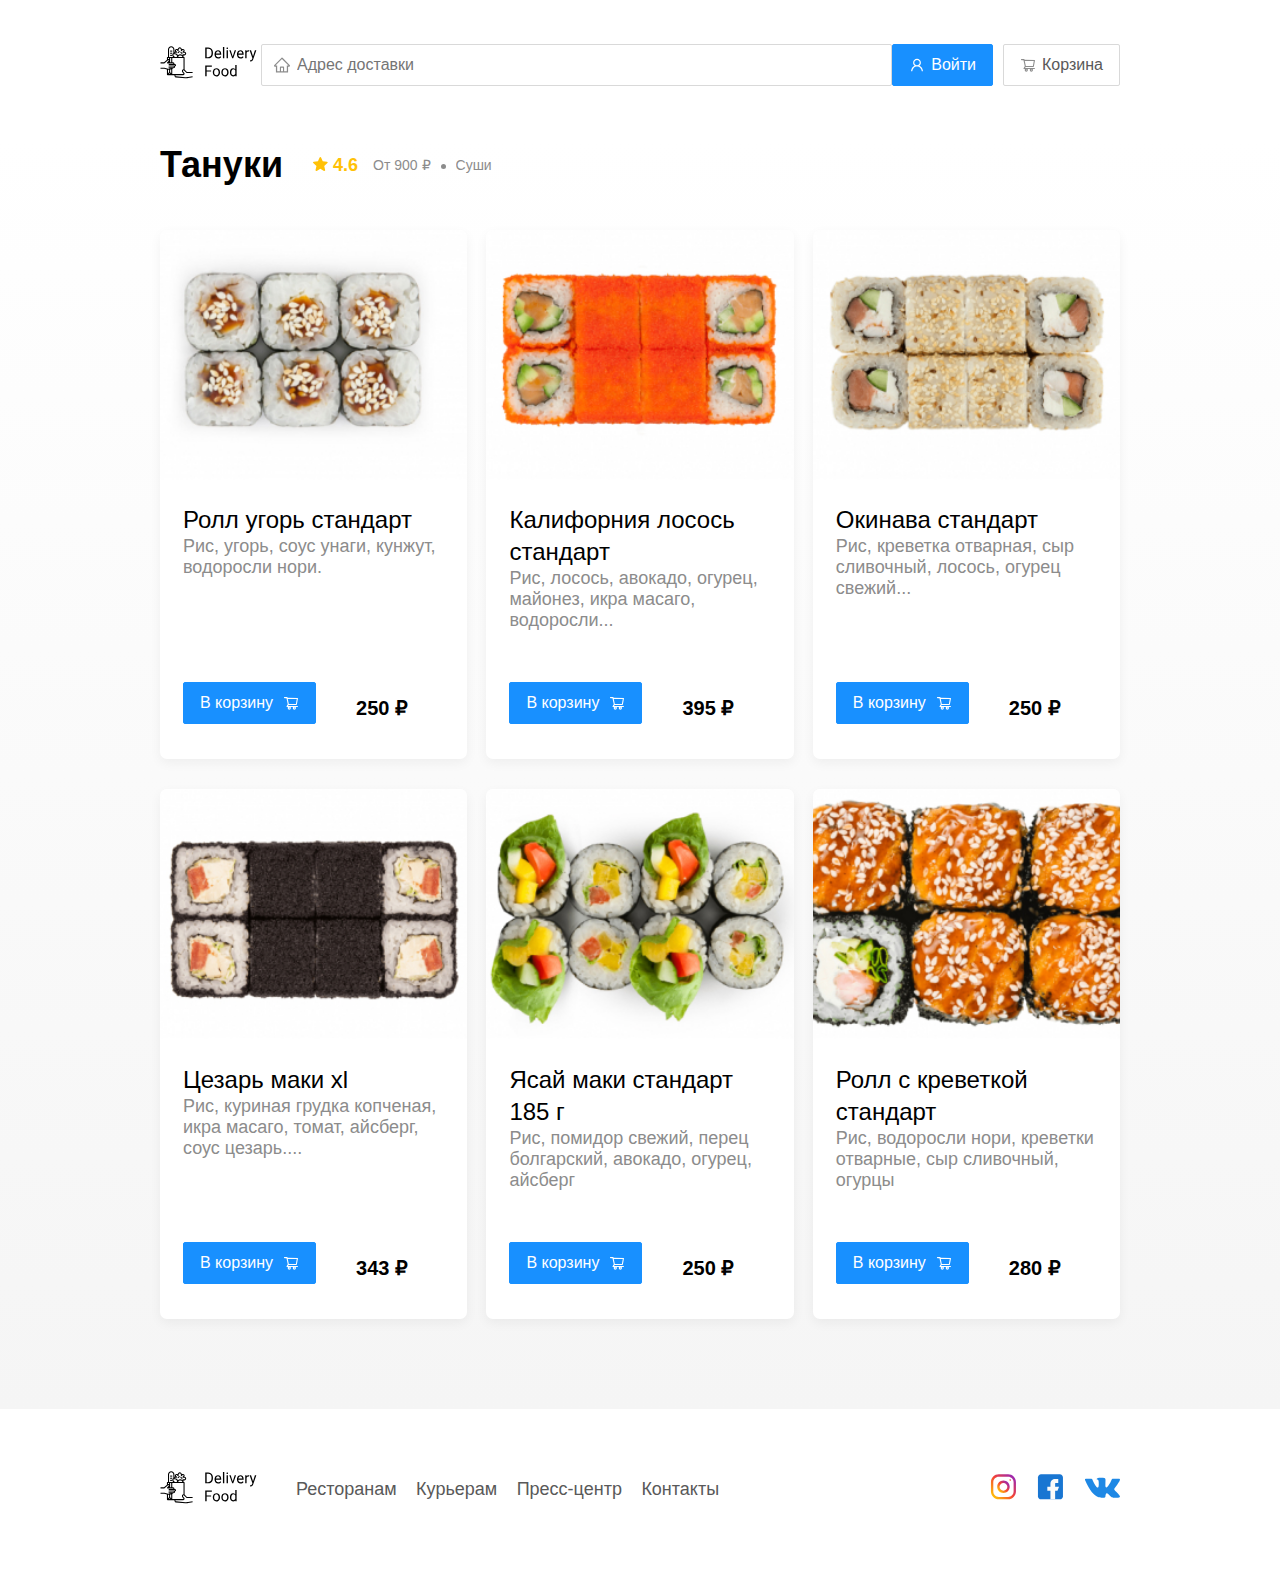
==== commit 26724f63: "добавление карточек и переход на страницу рестораны через JS" ====
--- a/restaurant.html
+++ b/restaurant.html
@@ -36,8 +36,9 @@
             <span class="button-text">Корзина</span>
           </button>
         </div>
+      </header>
     </div><!--container-->
-      </header>
+      
       <div class="main">
         <div class="container">
             <section class="restaurants">
@@ -45,9 +46,9 @@
                   <h2 class="restaurants-title">Тануки</h2>
                   <div class="card-info">
                         <div class="rating">
-                          <img src="images/star.svg" alt="star" /> 4.6
+                           4.6
                         </div>
-                        <div class="price">От 900 &#8381</div>
+                        <div class="price">От 900 &#8381;</div>
                         <div class="category">Суши</div>
                       </div>
                 </div>
@@ -68,7 +69,7 @@
                          <span class="button-card-text">В корзину</span>
                          <img class="card-button-image" src="/images/shopping-cart-white.svg" alt="shopping-cart">
                        </button>
-                       <strong class="card-price-bold">250 &#8381</strong>
+                       <strong class="card-price-bold">250 &#8381;</strong>
                       </div>
                     </div>
                     <!-- /.card-text -->
@@ -90,7 +91,7 @@
                          <span class="button-card-text">В корзину</span>
                          <img class="card-button-image" src="/images/shopping-cart-white.svg" alt="shopping-cart">
                        </button>
-                       <strong class="card-price-bold">395 &#8381</strong>
+                       <strong class="card-price-bold">395 &#8381;</strong>
                       </div>
                     </div>
                     <!-- /.card-text -->
@@ -112,7 +113,7 @@
                          <span class="button-card-text">В корзину</span>
                          <img class="card-button-image" src="/images/shopping-cart-white.svg" alt="shopping-cart">
                        </button>
-                       <strong class="card-price-bold">250 &#8381</strong>
+                       <strong class="card-price-bold">250 &#8381;</strong>
                       </div>
                     </div>
                     <!-- /.card-text -->
@@ -134,7 +135,7 @@
                          <span class="button-card-text">В корзину</span>
                          <img class="card-button-image" src="/images/shopping-cart-white.svg" alt="shopping-cart">
                        </button>
-                       <strong class="card-price-bold">343 &#8381</strong>
+                       <strong class="card-price-bold">343 &#8381;</strong>
                       </div>
                     </div>
                     <!-- /.card-text -->
@@ -156,7 +157,7 @@
                          <span class="button-card-text">В корзину</span>
                          <img class="card-button-image" src="/images/shopping-cart-white.svg" alt="shopping-cart">
                        </button>
-                       <strong class="card-price-bold">250 &#8381</strong>
+                       <strong class="card-price-bold">250 &#8381;</strong>
                       </div>
                     </div>
                     <!-- /.card-text -->
@@ -178,7 +179,7 @@
                          <span class="button-card-text">В корзину</span>
                          <img class="card-button-image" src="/images/shopping-cart-white.svg" alt="shopping-cart">
                        </button>
-                       <strong class="card-price-bold">280 &#8381</strong>
+                       <strong class="card-price-bold">280 &#8381;</strong>
                       </div>
                     </div>
                     <!-- /.card-text -->
@@ -214,12 +215,12 @@
   <div class="modai-dialog">
     <div class="modal-header">
       <h3 class="modal-title">Корзина</h3>
-      <button class="close">&times</button>
+      <button class="close">&times;</button>
     </div> <!-- /.modal-header -->
     <div class="modal-body">
      <div class="food-row">
        <span class="food-name">Ролл угорь стандарт</span>
-       <strong class="food-price">250 &#8381</strong>
+       <strong class="food-price">250 &#8381;</strong>
        <div class="food-counter">
          <button class="counter-button">-</button>
          <span class="counter">1</span>
@@ -228,7 +229,7 @@
      </div><!-- /.food-row -->
      <div class="food-row">
       <span class="food-name">Ролл угорь стандарт</span>
-      <strong class="food-price">250 &#8381</strong>
+      <strong class="food-price">250 &#8381;</strong>
       <div class="food-counter">
         <button class="counter-button">-</button>
         <span class="counter">1</span>
@@ -237,7 +238,7 @@
     </div><!-- /.food-row -->
     <div class="food-row">
       <span class="food-name">Ролл угорь стандарт</span>
-      <strong class="food-price">250 &#8381</strong>
+      <strong class="food-price">250 &#8381;</strong>
       <div class="food-counter">
         <button class="counter-button">-</button>
         <span class="counter">1</span>
@@ -246,7 +247,7 @@
     </div><!-- /.food-row -->
     <div class="food-row">
       <span class="food-name">Ролл угорь стандарт</span>
-      <strong class="food-price">250 &#8381</strong>
+      <strong class="food-price">250 &#8381;</strong>
       <div class="food-counter">
         <button class="counter-button">-</button>
         <span class="counter">1</span>
@@ -255,7 +256,7 @@
     </div><!-- /.food-row -->
     <div class="food-row">
       <span class="food-name">Ролл угорь стандарт</span>
-      <strong class="food-price">250 &#8381</strong>
+      <strong class="food-price">250 &#8381;</strong>
       <div class="food-counter">
         <button class="counter-button">-</button>
         <span class="counter">1</span>
@@ -264,7 +265,7 @@
     </div><!-- /.food-row -->
     </div><!-- /.modai-body -->
     <div class="modal-footer">
-      <span class="modal-price-tag">1250 &#8381</span>
+      <span class="modal-price-tag">1250 &#8381;</span>
       <div class="footer-buttons">
         <button class="button button-primary">Оформить заказ</button>
         <button class="button">Отмена</button>
--- a/css/style.css
+++ b/css/style.css
@@ -1,5 +1,3 @@
-@import url("https://fonts.googleapis.com/css?family=Roboto:400,700&display=swap&subset=cyrillic");
-
 * {
   box-sizing: border-box;
 }
@@ -8,33 +6,63 @@
   font-family: "Roboto", sans-serif;
   padding-top: 44px;
 }
+
+a,
+button {
+  cursor: pointer;
+  color: inherit;
+}
+
+.hide {
+  display: none;
+}
+
 .container {
   max-width: 1200px;
   margin: auto;
 }
+
 .header {
   display: flex;
   align-items: center;
   justify-content: space-between;
   margin-bottom: 40px;
 }
+
+.address {
+  flex: 0.8;
+}
+
 .input {
-  color: #bfbfbf;
-  font-style: normal;
-  font-weight: normal;
+  background-color: #ffffff;
+  border: 1px solid #d9d9d9;
   font-size: 16px;
   line-height: 24px;
-  border: 1px solid #d9d9d9;
   border-radius: 2px;
-}
+  padding: 8px 8px 8px 35px;
+  background-repeat: no-repeat;
+  background-position: left 11px center;
+}
+
 .input-adress {
-  flex: 0.8;
-  padding: 8px 32px;
-  background: #ffffff url(../images/home.svg) no-repeat left 10px center;
-}
+  width: 100%;
+  background-image: url(../images/home.svg);
+}
+
+.search {
+  margin-left: auto;
+}
+
+.input-search {
+  width: 300px;
+  background-image: url(../images/search.svg);
+}
+
 .buttons {
   display: flex;
-}
+  align-items: center;
+}
+
 .button {
   display: flex;
   align-items: center;
@@ -47,26 +75,115 @@
   font-size: 16px;
   line-height: 24px;
 }
+
+.button:hover {
+  background: #1890ff;
+  border: 1px solid #1890ff;
+  color: #fff;
+}
+
 .button-primary {
   background: #1890ff;
   border: 1px solid #1890ff;
   color: #ffffff;
   margin-right: 10px;
 }
+
+.button-primary:hover {
+  background: #ffffff;
+  border: 1px solid #d9d9d9;
+  color: #595959;
+}
+
 .button-icon {
   padding-right: 6px;
 }
+
 .button-card-text {
-  font-size: 16px;
-  line-height: 24px;
   margin-right: 10px;
 }
+
+.button-auth {
+  background-position: 20px 13px;
+}
+
+.button-primary .button-auth-svg {
+  width: 24px;
+  height: 24px;
+  background-color: #fff;
+  -webkit-mask: url("../images/user.svg") no-repeat 50% 50%;
+  mask: url("../images/user.svg") no-repeat 50% 50%;
+  background-repeat: no-repeat;
+}
+
+.button-primary:hover .button-auth-svg {
+  background-color: #595959;
+}
+
+.button .button-cart-svg {
+  width: 24px;
+  height: 24px;
+  background-color: #595959;
+  -webkit-mask: url("../images/shopping-cart.svg") no-repeat 50% 50%;
+  mask: url("../images/shopping-cart.svg") no-repeat 50% 50%;
+  background-repeat: no-repeat;
+}
+
+.button-primary .button-cart-svg {
+  background-color: #ffffff;
+}
+
+.button:hover .button-cart-svg {
+  background-color: #ffffff;
+}
+
+.button-primary:hover .button-cart-svg {
+  background-color: #595959;
+}
+
+.button-cart {
+  display: none;
+  margin: 0 5px;
+}
+
+.button-out {
+  display: none;
+  margin: 0 5px;
+}
+
+.user-name {
+  display: none;
+  margin-right: 20px;
+  font-weight: bold;
+  font-size: 18px;
+}
+
+.promo-slider {
+  width: 600px;
+  height: 300px;
+}
+
 .promo {
   box-shadow: 0px 7px 12px rgba(158, 158, 163, 0.1);
   border-radius: 10px;
-  background: #fff1b8 url(../images/promo-imag.png) no-repeat top -60px right -100px /600px;
   padding: 68px 78px;
   margin-bottom: 56px;
+}
+
+.pizza {
+  background: #fff1b8 url(../images/promo/pizza.png) no-repeat top -100px right -250px /830px;
+}
+
+.kebab {
+  background: #D6E4FF url(../images/promo/kebab.png) no-repeat top 45px right 40px / 450px;
+}
+
+.vegetables {
+  background: #FFF566 url(../images/promo/vegetables.png) no-repeat top 0 right 0 / 825px
+}
+
+.sushi {
+  background: #FFF1F0 url(../images/promo/sushi.png) no-repeat top 10px right 15px / 500px
 }
 
 .promo-title {
@@ -76,6 +193,7 @@
   line-height: 46px;
   color: #302c34;
 }
+
 .promo-text {
   max-width: 538px;
   font-style: normal;
@@ -84,12 +202,9 @@
   line-height: 28px;
   color: #302c34;
 }
+
 .main {
-  background: linear-gradient(
-    180deg,
-    rgba(245, 245, 245, 0) 1.04%,
-    #f5f5f5 100%
-  );
+  background: linear-gradient(180deg, rgba(245, 245, 245, 0) 1.04%, #f5f5f5 100%);
   padding-top: 18px;
   padding-bottom: 60px;
 }
@@ -104,22 +219,21 @@
   font-weight: bold;
   font-size: 36px;
   line-height: 42px;
-  margin: 0;
-  margin-right: 30px;
-}
-.input-search {
-  display: flex;
-  width: 306px;
-  background: #ffffff url(../images/search.svg) no-repeat left 10px center;
-  padding: 5px 32px;
-  margin-left: auto;
-}
+  margin: 0 30px 0 0;
+}
+.section-heading {
+  display: flex;
+  align-items: center;
+  margin-bottom: 44px;
+}
+
 .cards {
   display: flex;
   justify-content: space-between;
   align-items: flex-start;
   flex-wrap: wrap;
 }
+
 .card {
   background: #ffffff;
   box-shadow: 0px 4px 12px rgba(0, 0, 0, 0.05);
@@ -129,20 +243,31 @@
   flex-basis: 32%;
   text-decoration: none;
 }
+
 .card-imag {
-  width: 384px;
+  width: 100%;
   height: 250px;
   object-fit: cover;
 }
+
 .card-text {
+  min-height: 275px;
   padding: 20px 23px 35px 23px;
-}
-.card-heding {
+  display: flex;
+  flex-direction: column;
+}
+
+.restaurants  {
+  min-height: auto;
+}
+
+.card-heading {
   display: flex;
   align-items: center;
   justify-content: space-between;
   margin-bottom: 10px;
 }
+
 .card-title {
   font-style: normal;
   font-weight: bold;
@@ -150,12 +275,13 @@
   line-height: 32px;
   margin: 0;
 }
+
 .card-title-reg {
   font-weight: 400;
 }
+
 .card-tag {
-  font-style: normal;
-  font-weight: normal;
+  
   font-size: 12px;
   line-height: 20px;
   background: #262626;
@@ -163,55 +289,62 @@
   color: #ffffff;
   padding: 1px 8px;
 }
+
 .card-info {
   display: flex;
   align-items: center;
   flex-wrap: wrap;
 }
+
 .card-buttons {
   display: flex;
-  align-items: center;
+  align-items: flex-end;
   margin-top: 24px;
-}
+  flex-grow: 1;
+}
+
 .card-price-bold {
   font-style: normal;
   font-weight: bold;
   font-size: 20px;
-  margin-left: 32px;
-}
+  margin-left: 30px;
+  line-height: 32px;
+}
+
 .rating {
+  background: url("../images/star.svg") no-repeat 0 7px ;
   font-style: normal;
   font-weight: bold;
   font-size: 18px;
   line-height: 32px;
   color: #ffc107;
   padding-left: 20px;
-  margin-right: 26px;
-}
+}
+
 .price,
 .category {
-  font-style: normal;
-  font-weight: normal;
   font-size: 18px;
   line-height: 32px;
   color: #8c8c8c;
 }
+
 .price {
   margin-right: 10px;
 }
+
 .ingredients {
-  font-style: normal;
-  font-weight: normal;
   font-size: 18px;
   line-height: 21px;
   color: #8c8c8c;
 }
+
 .category {
   text-overflow: ellipsis;
   overflow: hidden;
   white-space: nowrap;
   max-width: 150px;
 }
+
 .price:after {
   content: "";
   width: 5px;
@@ -222,18 +355,22 @@
   border-radius: 50%;
   margin-left: 10px;
 }
+
 .footer {
   padding: 60px 0;
 }
+
 .footer-block {
   display: flex;
   align-items: center;
   justify-content: space-between;
 }
+
 .footer-nav {
   margin-right: auto;
   margin-left: 35px;
 }
+
 .footer-link {
   display: inline-block;
   font-style: normal;
@@ -243,16 +380,20 @@
   color: #595959;
   text-decoration: none;
 }
+
 .footer-link:not(:last-child) {
   margin-right: 15px;
 }
+
 .socials-links {
   display: flex;
   align-items: center;
 }
+
 .social-link:not(:last-child) {
   margin-right: 21px;
 }
+
 .modal {
   position: fixed;
   display: none;
@@ -261,40 +402,84 @@
   width: 100%;
   height: 100%;
   background: rgba(0, 0, 0, 0.4);
-}
+  z-index: 999;
+}
+
+.modal-auth {
+  position: fixed;
+  left: 0;
+  top: 0;
+  width: 100%;
+  height: 100%;
+  background: rgba(0, 0, 0, 0.4);
+  display: none;
+  z-index: 999;
+}
+
 .is-open {
-    display: flex;
-}
+  display: flex;
+}
+
 .modal-body {
-    margin-bottom: 52px;
+  margin-bottom: 22px;
 }
 .modai-dialog {
   max-width: 780px;
   width: 95%;
- 
   background: #ffffff;
   border-radius: 5px;
   margin: auto;
   padding: 40px 45px;
 }
+
+.modal-dialog-auth {
+  width: auto;
+  position: relative;
+  margin: auto;
+  background: #ffffff;
+  padding: 40px 45px;
+  border-radius: 5px;
+}
+
+.label-auth {
+  display: block;
+  margin: 30px;
+}
+
+.label-auth span {
+  width: 80px;
+  display: inline-block;
+}
+
 .modal-header {
   display: flex;
   align-items: center;
   justify-content: space-between;
   margin-bottom: 45px;
 }
+
 .modal-title {
-  font-style: normal;
   font-weight: bold;
   font-size: 36px;
   line-height: 42px;
   margin: 0;
 }
+
 .close {
   border: none;
   font-size: 36px;
   background: transparent;
 }
+
+.close-auth {
+  font-size: 36px;
+  border: none;
+  background-color: transparent;
+  position: absolute;
+  top: 10px;
+  right: 20px;
+}
+
 .food-row {
   display: flex;
   align-items: center;
@@ -303,25 +488,26 @@
   border-bottom: 1px solid #d9d9d9;
   margin-bottom: 15px;
 }
+
 .food-name {
-  font-style: normal;
-  font-weight: normal;
   font-size: 18px;
   line-height: 32px;
 }
+
 .food-price {
-  font-style: normal;
   font-weight: bold;
   font-size: 20px;
   line-height: 32px;
   margin-left: auto;
   margin-right: 47px;
 }
+
 .food-counter {
   display: flex;
   align-items: center;
   margin-right: 15px;
 }
+
 .counter-button {
   display: flex;
   align-items: center;
@@ -330,63 +516,116 @@
   height: 32px;
   border: 1px solid #40a9ff;
   background: #ffffff;
-  box-sizing: border-box;
   border-radius: 2px;
   font-size: 14px;
   line-height: 22px;
   color: #40a9ff;
 }
+
+.counter-button:hover {
+  background: #40a9ff;
+  border: 1px solid #ffffff;
+  color: #ffffff;
+}
+
 .counter {
   font-size: 16px;
   line-height: 24px;
   margin: 0 13px;
 }
+
 .modal-footer {
   display: flex;
   align-items: center;
   justify-content: space-between;
   flex-wrap: wrap;
 }
+
+.modal-auth .modal-footer {
+  justify-content: flex-end;
+}
+
 .modal-price-tag {
-    font-size: 20px;
-    line-height: 23px;
-    color: #FAFAFA; 
-background: #262626;
-border-radius: 5px;
-padding: 15px 20px;
-}
+  font-size: 20px;
+  line-height: 23px;
+  color: #fafafa;
+  background: #262626;
+  border-radius: 5px;
+  padding: 15px 20px;
+}
+
 .footer-buttons {
   display: flex;
   align-items: center;
-  padding:10px 0;
+  padding: 10px 0;
 }
 
 @media (max-width: 1366px) {
   .container {
     max-width: 960px;
   }
-  .promo {
-    background-position: top -120px right -150px;
-    background-size: 500px;
-  }
+
+  .pizza {
+    background-position: center right -300px;
+        background-size: 750px;
+  }
+
+  .kebab {
+    background-position: top -5px right -93px;
+    background-size: 530px;
+}
+
+.vegetables {
+    background-position: top 0 right -93px;
+    background-size: 820px;
+}
+
+.sushi {
+    background-position: center right -90px;
+}
+
   .rating {
     margin-right: 15px;
-    padding-left: 10px;
-  }
+    
+  }
+
   .price,
   .category {
     font-size: 14px;
   }
+
 }
 @media (max-width: 992px) {
   .container {
     max-width: 720px;
   }
-  .promo {
-    padding: 40px;
-    background-position: top -120px right -170px;
-    background-size: 400px;
-  }
+
+  .pizza {
+    padding: 50px;
+    background-size: 500px;
+    background-position: center right -200px;
+}
+
+
+.kebab {
+    background-position: top 55px right -100px;
+    background-size: 385px;
+}
+
+.vegetables {
+    background-position: top 0 right -280px;
+    background-size: 810px;
+}
+
+.sushi {
+    background-position: top 30px right -175px;
+}
+
+.promo-text {
+  font-size: 18px;
+  max-width: 400px;
+}
+
   .card {
     flex-basis: 48%;
   }
@@ -396,35 +635,37 @@
 }
 @media (max-width: 768px) {
   .container {
-    max-width: 540px;
-  }
-  .header {
-    flex-wrap: wrap;
-    margin-bottom: 20px;
-  }
-  .input-adress {
-    order: 3;
-    margin-top: 15px;
-    flex: 1;
-  }
-  .main {
-    padding-bottom: 10px;
-  }
-  .promo {
-    padding: 40px;
-    background-position: top -60px right -130px;
-    background-size: 280px;
-  }
+    max-width: 560px;
+  }
+  
+  .pizza {
+    background-size: 400px;
+    background-position: bottom 50px right -200px;
+}
+
+.kebab {
+    background-position: top -5px right -74px;
+    background-size: 300px;
+}
+
+.vegetables {
+    background-position: top 0 right -240px;
+    background-size: 702px;
+}
+
+.sushi {
+    background-position: top -24px right -75px;
+    background-size: 302px;
+}
+
   .promo-title {
     font-size: 25px;
     line-height: 1.3;
-    margin: 0;
-  }
-  .promo-text {
-    font-size: 16px;
-    line-height: 1.4;
-    max-width: 350px;
-  }
+  }
+
+  .card-text {
+    min-height: 290px;
+}
 
   .card-info {
     flex-wrap: wrap;
@@ -435,6 +676,10 @@
   .card .rating {
     flex-basis: 100%;
   }
+
+  .card-price-bold {
+    margin-left: 20px;
+}
   .footer {
     padding: 30px;
   }
